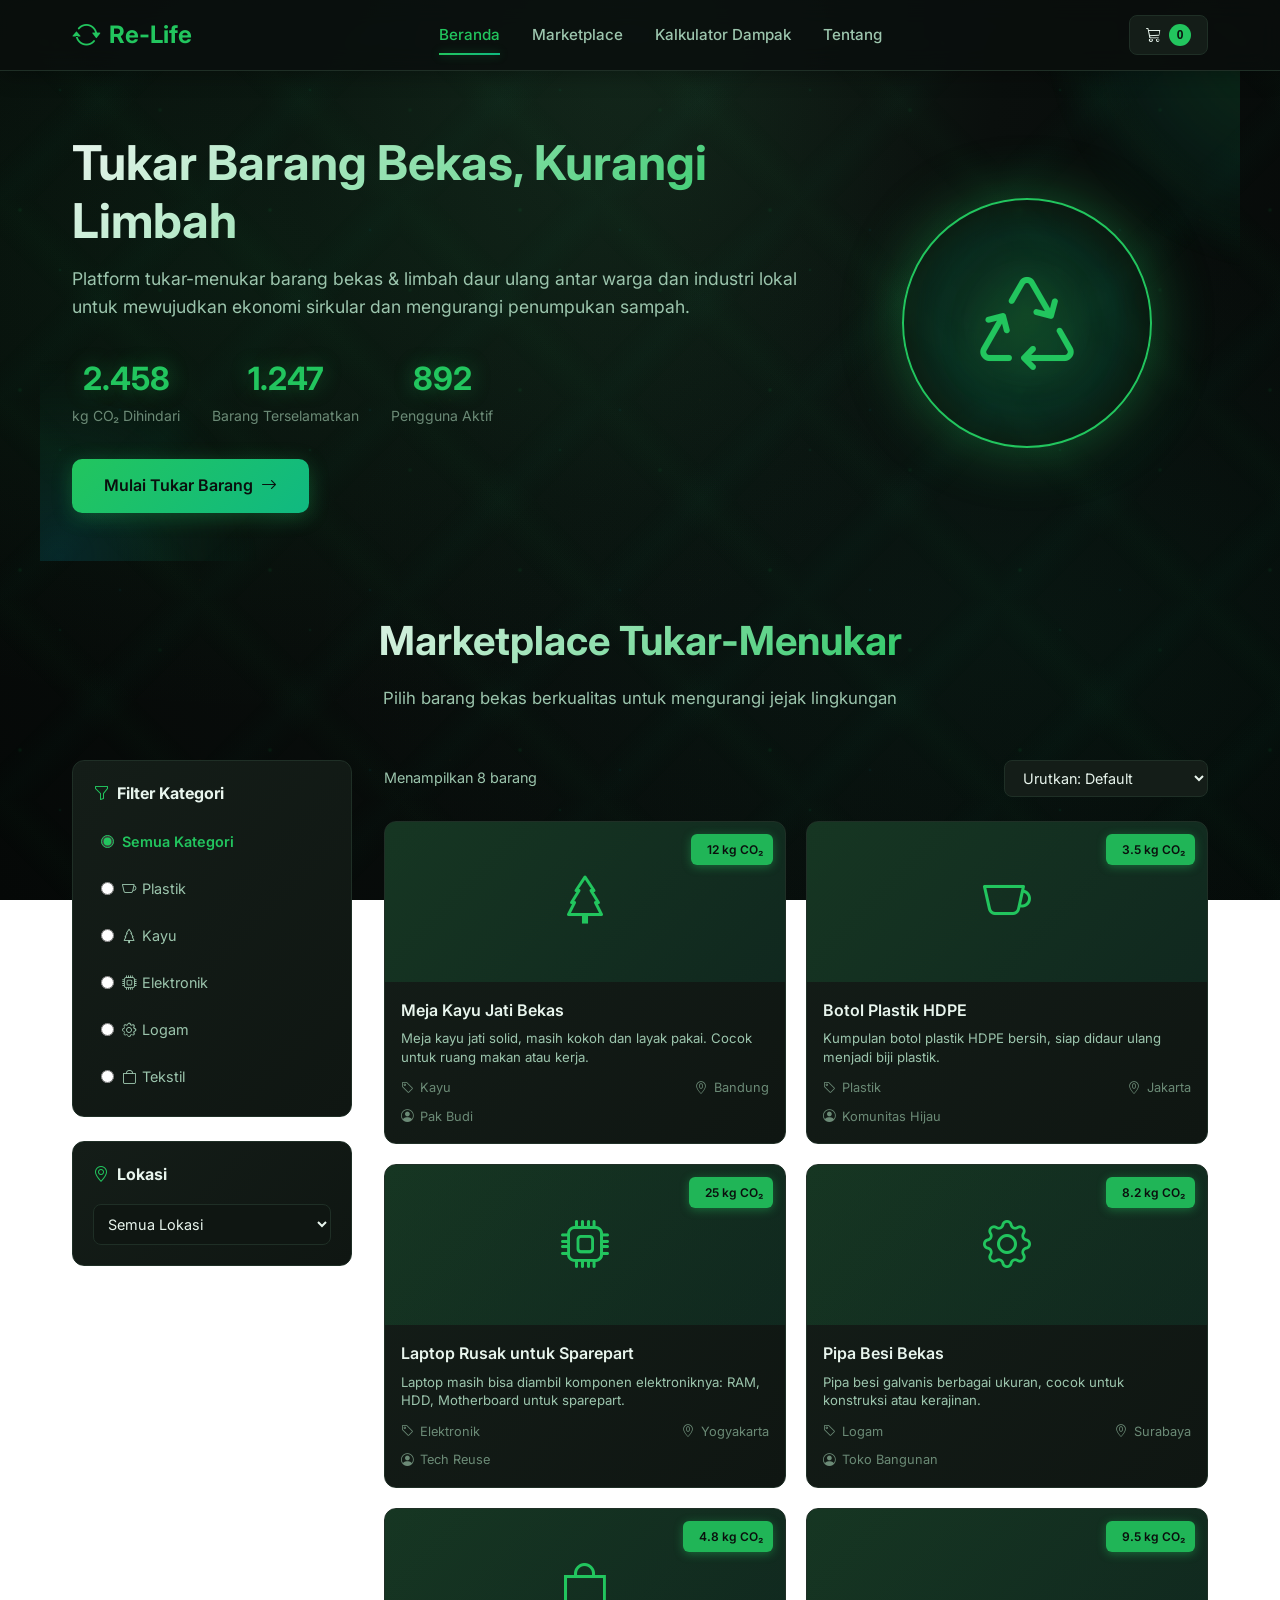
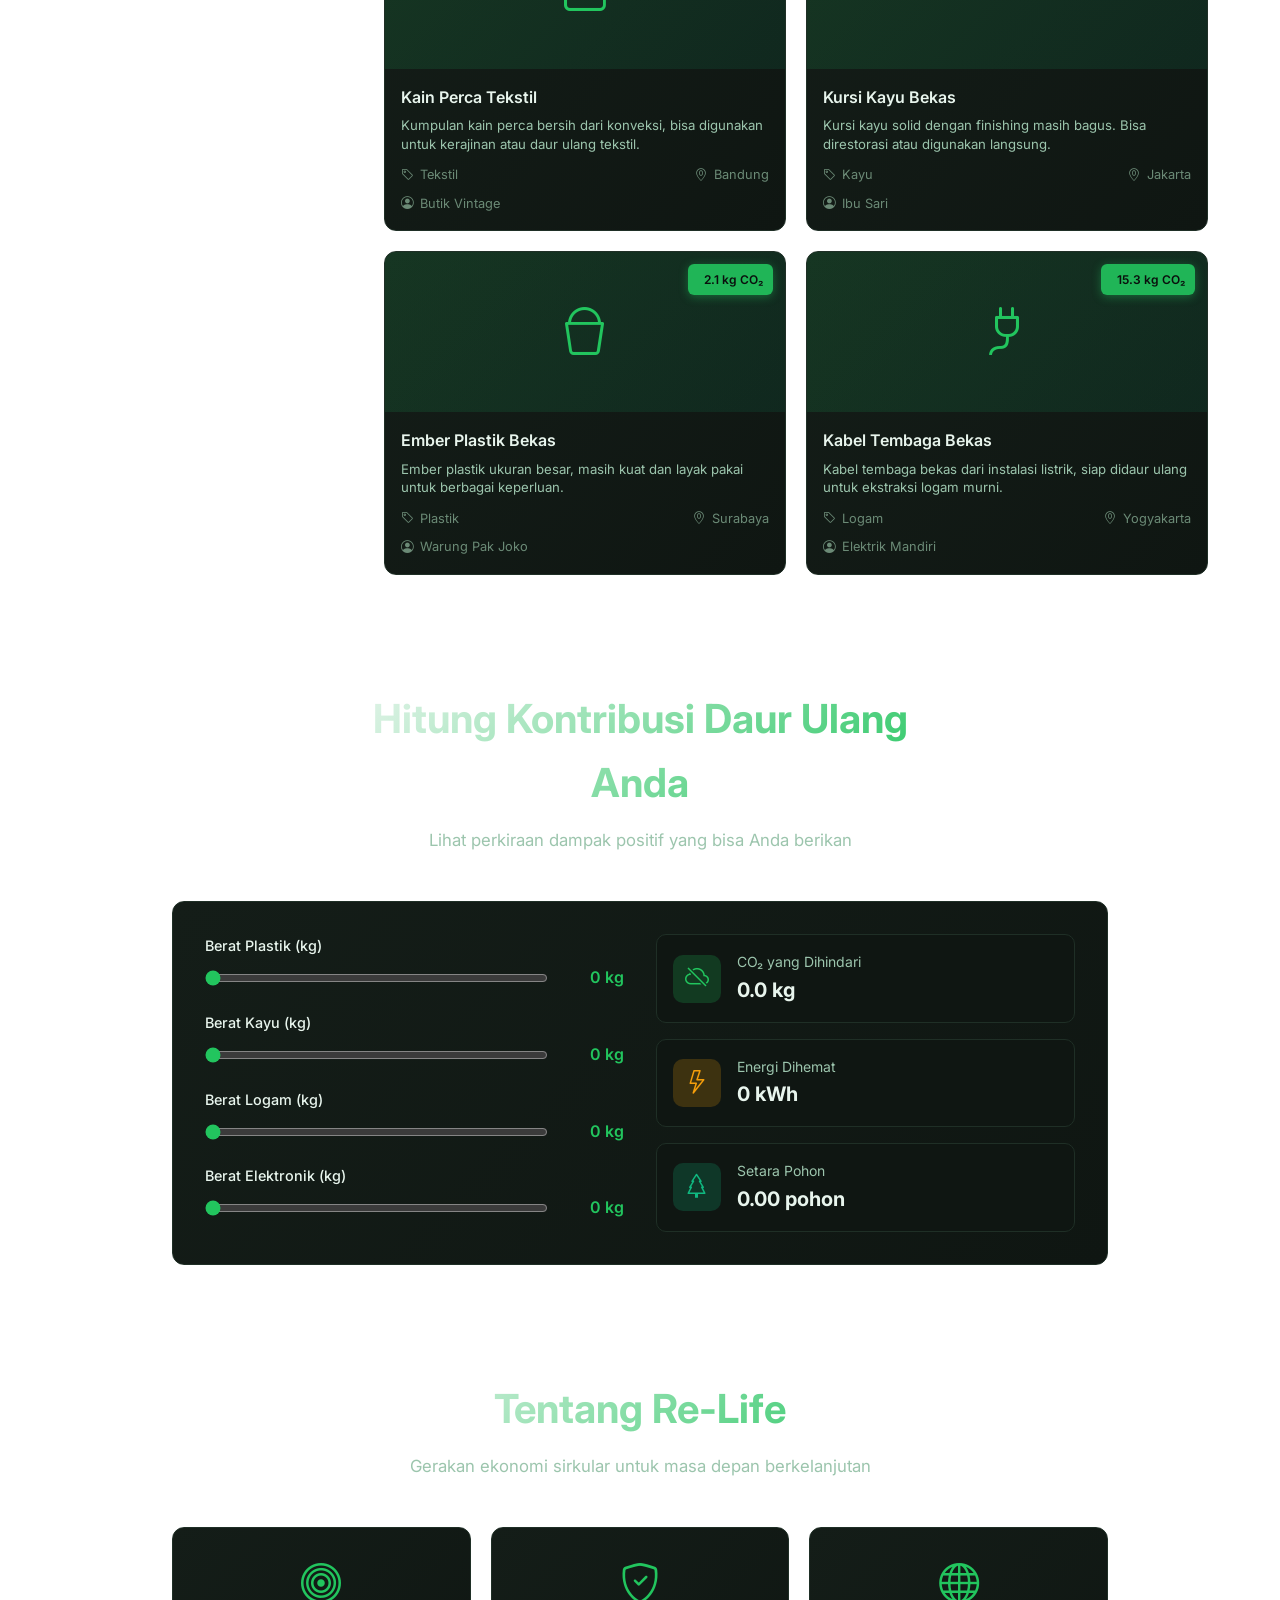
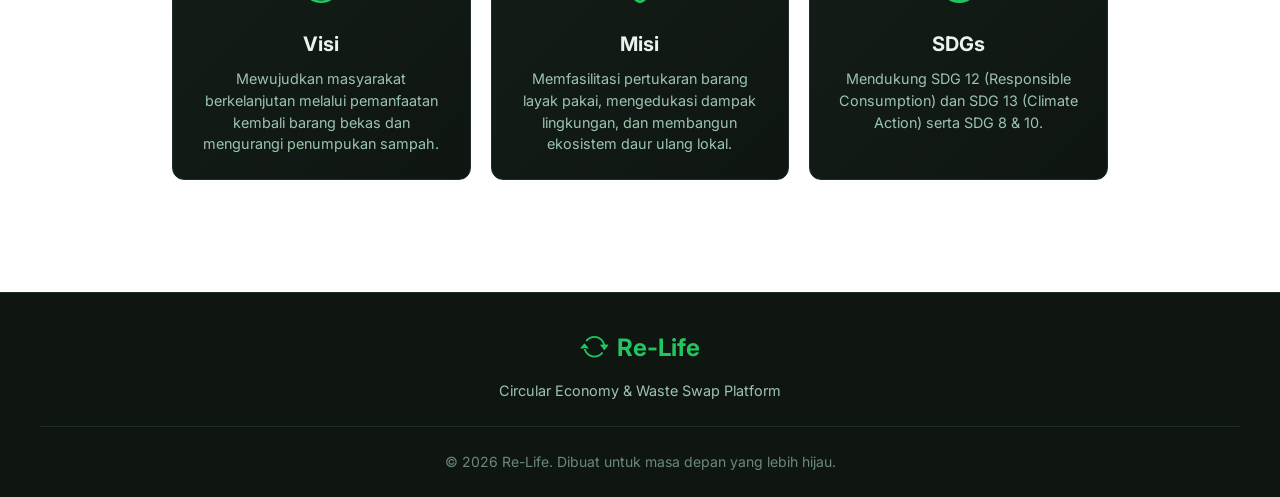
==== index.html @ 03395c45 "Add Re-Life circular economy platform" ====
<!DOCTYPE html>
<html lang="id">
<head>
    <meta charset="UTF-8">
    <meta name="viewport" content="width=device-width, initial-scale=1.0">
    <title>Re-Life - Circular Economy & Waste Swap Platform</title>
    <link rel="preconnect" href="https://fonts.googleapis.com">
    <link rel="preconnect" href="https://fonts.gstatic.com" crossorigin>
    <link href="https://fonts.googleapis.com/css2?family=Inter:wght@400;500;600;700&display=swap" rel="stylesheet">
    <link rel="stylesheet" href="https://cdn.jsdelivr.net/npm/bootstrap-icons@1.11.3/font/bootstrap-icons.min.css">
    <link rel="stylesheet" href="css/style.css">
</head>
<body>
    <header class="header">
        <div class="header-container">
            <div class="logo">
                <i class="bi bi-arrow-repeat"></i>
                <span>Re-Life</span>
            </div>
            <nav class="nav">
                <a href="#home" class="nav-link active">Beranda</a>
                <a href="#marketplace" class="nav-link">Marketplace</a>
                <a href="#calculator" class="nav-link">Kalkulator Dampak</a>
                <a href="#about" class="nav-link">Tentang</a>
            </nav>
            <button class="cart-btn" id="cartBtn">
                <i class="bi bi-cart3"></i>
                <span class="cart-count" id="cartCount">0</span>
            </button>
        </div>
    </header>

    <main>
        <section id="home" class="hero">
            <div class="hero-container">
                <div class="hero-content">
                    <h1>Tukar Barang Bekas, Kurangi Limbah</h1>
                    <p>Platform tukar-menukar barang bekas & limbah daur ulang antar warga dan industri lokal untuk mewujudkan ekonomi sirkular dan mengurangi penumpukan sampah.</p>
                    <div class="hero-stats">
                        <div class="hero-stat">
                            <div class="hero-stat-value" id="heroCo2">0</div>
                            <div class="hero-stat-label">kg CO₂ Dihindari</div>
                        </div>
                        <div class="hero-stat">
                            <div class="hero-stat-value" id="heroItems">0</div>
                            <div class="hero-stat-label">Barang Terselamatkan</div>
                        </div>
                        <div class="hero-stat">
                            <div class="hero-stat-value" id="heroUsers">0</div>
                            <div class="hero-stat-label">Pengguna Aktif</div>
                        </div>
                    </div>
                    <a href="#marketplace" class="cta-btn">Mulai Tukar Barang <i class="bi bi-arrow-right"></i></a>
                </div>
                <div class="hero-visual">
                    <div class="eco-circle">
                        <i class="bi bi-recycle"></i>
                    </div>
                </div>
            </div>
        </section>

        <section id="marketplace" class="marketplace">
            <div class="section-header">
                <h2>Marketplace Tukar-Menukar</h2>
                <p>Pilih barang bekas berkualitas untuk mengurangi jejak lingkungan</p>
            </div>

            <div class="marketplace-layout">
                <aside class="sidebar">
                    <div class="filter-section">
                        <h3><i class="bi bi-funnel"></i> Filter Kategori</h3>
                        <div class="filter-group">
                            <label class="filter-option">
                                <input type="radio" name="category" value="all" checked>
                                <span>Semua Kategori</span>
                            </label>
                            <label class="filter-option">
                                <input type="radio" name="category" value="plastik">
                                <span><i class="bi bi-cup"></i> Plastik</span>
                            </label>
                            <label class="filter-option">
                                <input type="radio" name="category" value="kayu">
                                <span><i class="bi bi-tree"></i> Kayu</span>
                            </label>
                            <label class="filter-option">
                                <input type="radio" name="category" value="elektronik">
                                <span><i class="bi bi-cpu"></i> Elektronik</span>
                            </label>
                            <label class="filter-option">
                                <input type="radio" name="category" value="logam">
                                <span><i class="bi bi-gear"></i> Logam</span>
                            </label>
                            <label class="filter-option">
                                <input type="radio" name="category" value="tekstil">
                                <span><i class="bi bi-bag"></i> Tekstil</span>
                            </label>
                        </div>
                    </div>

                    <div class="filter-section">
                        <h3><i class="bi bi-geo-alt"></i> Lokasi</h3>
                        <select class="location-select" id="locationFilter">
                            <option value="all">Semua Lokasi</option>
                            <option value="jakarta">Jakarta</option>
                            <option value="bandung">Bandung</option>
                            <option value="surabaya">Surabaya</option>
                            <option value="yogyakarta">Yogyakarta</option>
                        </select>
                    </div>
                </aside>

                <div class="products-area">
                    <div class="products-header">
                        <div class="products-count" id="productsCount">Menampilkan 0 barang</div>
                        <select class="sort-select" id="sortSelect">
                            <option value="default">Urutkan: Default</option>
                            <option value="co2-high">Dampak CO₂ Tertinggi</option>
                            <option value="co2-low">Dampak CO₂ Terendah</option>
                        </select>
                    </div>
                    <div class="products-grid" id="productsGrid"></div>
                </div>
            </div>
        </section>

        <section id="calculator" class="calculator">
            <div class="section-header">
                <h2>Hitung Kontribusi Daur Ulang Anda</h2>
                <p>Lihat perkiraan dampak positif yang bisa Anda berikan</p>
            </div>
            <div class="calculator-container">
                <div class="calculator-inputs">
                    <div class="calc-group">
                        <label for="plasticSlider">Berat Plastik (kg)</label>
                        <div class="slider-wrapper">
                            <input type="range" id="plasticSlider" min="0" max="50" value="0" step="1">
                            <div class="slider-value"><span id="plasticValue">0</span> kg</div>
                        </div>
                    </div>
                    <div class="calc-group">
                        <label for="woodSlider">Berat Kayu (kg)</label>
                        <div class="slider-wrapper">
                            <input type="range" id="woodSlider" min="0" max="50" value="0" step="1">
                            <div class="slider-value"><span id="woodValue">0</span> kg</div>
                        </div>
                    </div>
                    <div class="calc-group">
                        <label for="metalSlider">Berat Logam (kg)</label>
                        <div class="slider-wrapper">
                            <input type="range" id="metalSlider" min="0" max="50" value="0" step="1">
                            <div class="slider-value"><span id="metalValue">0</span> kg</div>
                        </div>
                    </div>
                    <div class="calc-group">
                        <label for="electronicSlider">Berat Elektronik (kg)</label>
                        <div class="slider-wrapper">
                            <input type="range" id="electronicSlider" min="0" max="30" value="0" step="1">
                            <div class="slider-value"><span id="electronicValue">0</span> kg</div>
                        </div>
                    </div>
                </div>
                <div class="calculator-results">
                    <div class="result-card">
                        <div class="result-icon co2">
                            <i class="bi bi-cloud-slash"></i>
                        </div>
                        <div class="result-info">
                            <div class="result-label">CO₂ yang Dihindari</div>
                            <div class="result-value" id="co2Result">0 kg</div>
                        </div>
                    </div>
                    <div class="result-card">
                        <div class="result-icon energy">
                            <i class="bi bi-lightning"></i>
                        </div>
                        <div class="result-info">
                            <div class="result-label">Energi Dihemat</div>
                            <div class="result-value" id="energyResult">0 kWh</div>
                        </div>
                    </div>
                    <div class="result-card">
                        <div class="result-icon tree">
                            <i class="bi bi-tree"></i>
                        </div>
                        <div class="result-info">
                            <div class="result-label">Setara Pohon</div>
                            <div class="result-value" id="treeResult">0 pohon</div>
                        </div>
                    </div>
                </div>
            </div>
        </section>

        <section id="about" class="about">
            <div class="section-header">
                <h2>Tentang Re-Life</h2>
                <p>Gerakan ekonomi sirkular untuk masa depan berkelanjutan</p>
            </div>
            <div class="about-content">
                <div class="about-card">
                    <i class="bi bi-bullseye"></i>
                    <h3>Visi</h3>
                    <p>Mewujudkan masyarakat berkelanjutan melalui pemanfaatan kembali barang bekas dan mengurangi penumpukan sampah.</p>
                </div>
                <div class="about-card">
                    <i class="bi bi-shield-check"></i>
                    <h3>Misi</h3>
                    <p>Memfasilitasi pertukaran barang layak pakai, mengedukasi dampak lingkungan, dan membangun ekosistem daur ulang lokal.</p>
                </div>
                <div class="about-card">
                    <i class="bi bi-globe"></i>
                    <h3>SDGs</h3>
                    <p>Mendukung SDG 12 (Responsible Consumption) dan SDG 13 (Climate Action) serta SDG 8 & 10.</p>
                </div>
            </div>
        </section>
    </main>

    <footer class="footer">
        <div class="footer-container">
            <div class="footer-brand">
                <div class="logo">
                    <i class="bi bi-arrow-repeat"></i>
                    <span>Re-Life</span>
                </div>
                <p>Circular Economy & Waste Swap Platform</p>
            </div>
            <div class="footer-bottom">
                <p>&copy; 2026 Re-Life. Dibuat untuk masa depan yang lebih hijau.</p>
            </div>
        </div>
    </footer>

    <div class="modal" id="productModal">
        <div class="modal-content">
            <div class="modal-header">
                <h3 id="modalTitle">Detail Barang</h3>
                <button class="modal-close" id="modalClose"><i class="bi bi-x-lg"></i></button>
            </div>
            <div class="modal-body">
                <div class="modal-image">
                    <i class="bi bi-box-seam" id="modalIcon"></i>
                </div>
                <div class="modal-info">
                    <p class="modal-desc" id="modalDesc"></p>
                    <div class="modal-meta">
                        <div class="meta-item">
                            <i class="bi bi-tag"></i>
                            <span id="modalCategory"></span>
                        </div>
                        <div class="meta-item">
                            <i class="bi bi-geo-alt"></i>
                            <span id="modalLocation"></span>
                        </div>
                        <div class="meta-item">
                            <i class="bi bi-person"></i>
                            <span id="modalOwner"></span>
                        </div>
                    </div>
                    <div class="eco-impact-detail">
                        <h4><i class="bi bi-leaf"></i> Dampak Lingkungan</h4>
                        <div class="impact-row">
                            <span>CO₂ yang dihemat:</span>
                            <strong id="modalCo2">0 kg</strong>
                        </div>
                        <div class="impact-row">
                            <span>Energi yang dihemat:</span>
                            <strong id="modalEnergy">0 kWh</strong>
                        </div>
                        <div class="impact-row">
                            <span>Air yang dihemat:</span>
                            <strong id="modalWater">0 L</strong>
                        </div>
                    </div>
                </div>
            </div>
            <div class="modal-footer">
                <button class="btn-secondary" id="modalCancel">Batal</button>
                <button class="btn-primary" id="modalCheckout">Lanjut ke Checkout Simulasi <i class="bi bi-arrow-right"></i></button>
            </div>
        </div>
    </div>

    <div class="modal" id="checkoutModal">
        <div class="modal-content">
            <div class="modal-header">
                <h3>Checkout Simulasi</h3>
                <button class="modal-close" id="checkoutClose"><i class="bi bi-x-lg"></i></button>
            </div>
            <div class="modal-body">
                <div class="checkout-summary">
                    <h4>Ringkasan Permintaan</h4>
                    <div class="checkout-item">
                        <span id="checkoutItemName"></span>
                        <span class="checkout-impact">Hemat <strong id="checkoutItemCo2"></strong> CO₂</span>
                    </div>
                </div>
                <div class="checkout-form">
                    <div class="form-group">
                        <label for="checkoutName">Nama Lengkap</label>
                        <input type="text" id="checkoutName" placeholder="Masukkan nama lengkap">
                    </div>
                    <div class="form-group">
                        <label for="checkoutPhone">Nomor Telepon</label>
                        <input type="tel" id="checkoutPhone" placeholder="08xx xxxx xxxx">
                    </div>
                    <div class="form-group">
                        <label for="checkoutMessage">Pesan untuk Pemilik</label>
                        <textarea id="checkoutMessage" rows="3" placeholder="Tulis pesan untuk mengatur waktu pengambilan..."></textarea>
                    </div>
                </div>
                <div class="checkout-note">
                    <i class="bi bi-info-circle"></i>
                    <span>Ini adalah checkout simulasi tanpa payment gateway. Hanya untuk demonstrasi prototipe.</span>
                </div>
            </div>
            <div class="modal-footer">
                <button class="btn-secondary" id="checkoutBack">Kembali</button>
                <button class="btn-primary" id="checkoutSubmit">Kirim Permintaan Tukar <i class="bi bi-check-lg"></i></button>
            </div>
        </div>
    </div>

    <div class="toast" id="toast">
        <i class="bi bi-check-circle-fill"></i>
        <span id="toastMessage">Permintaan berhasil dikirim!</span>
    </div>

    <script src="js/app.js"></script>
</body>
</html>
---- css/style.css ----
/* Re-Life - Circular Economy & Waste Swap Platform */
* {
    margin: 0;
    padding: 0;
    box-sizing: border-box;
}

:root {
    --bg-primary: #0a0f0d;
    --bg-secondary: #0f1612;
    --bg-card: #141d18;
    --bg-hover: #1a251f;
    --border-color: #1f2f26;
    --text-primary: #e8f5ed;
    --text-secondary: #9cc5ad;
    --text-muted: #6b8a76;
    --accent-green: #22c55e;
    --accent-emerald: #10b981;
    --accent-blue: #3b82f6;
    --accent-orange: #f59e0b;
    --accent-cyan: #06b6d4;
    --glow-green: rgba(34, 197, 94, 0.4);
    --glow-emerald: rgba(16, 185, 129, 0.4);
}

html {
    scroll-behavior: smooth;
    scroll-padding-top: 80px;
}

body {
    font-family: 'Inter', -apple-system, BlinkMacSystemFont, 'Segoe UI', Roboto, Oxygen, Ubuntu, Cantarell, sans-serif;
    background: 
        radial-gradient(ellipse at 20% 30%, rgba(34, 197, 94, 0.08) 0%, transparent 50%),
        radial-gradient(ellipse at 80% 70%, rgba(16, 185, 129, 0.06) 0%, transparent 50%),
        radial-gradient(ellipse at top, #13241a 0%, #0a0f0d 40%, #050807 100%);
    background-attachment: fixed;
    color: var(--text-primary);
    line-height: 1.6;
    min-height: 100vh;
    position: relative;
    overflow-x: hidden;
}

body::before {
    content: '';
    position: fixed;
    top: 0;
    left: 0;
    width: 100%;
    height: 100%;
    background-image: 
        radial-gradient(3px 3px at 20px 30px, rgba(34, 197, 94, 0.4), rgba(0,0,0,0)),
        radial-gradient(2px 2px at 60px 90px, rgba(16, 185, 129, 0.4), rgba(0,0,0,0)),
        radial-gradient(2px 2px at 120px 50px, rgba(6, 182, 212, 0.3), rgba(0,0,0,0)),
        radial-gradient(3px 3px at 160px 110px, rgba(34, 197, 94, 0.3), rgba(0,0,0,0)),
        radial-gradient(1px 1px at 200px 40px, rgba(245, 158, 11, 0.3), rgba(0,0,0,0));
    background-repeat: repeat;
    background-size: 250px 180px;
    opacity: 0.25;
    pointer-events: none;
    z-index: 0;
    animation: floatParticles 35s linear infinite;
}

body::after {
    content: '';
    position: fixed;
    top: 0;
    left: 0;
    width: 100%;
    height: 100%;
    background: 
        linear-gradient(45deg, transparent 40%, rgba(34, 197, 94, 0.02) 50%, transparent 60%),
        linear-gradient(-45deg, transparent 40%, rgba(16, 185, 129, 0.02) 50%, transparent 60%);
    background-size: 200px 200px;
    pointer-events: none;
    z-index: 0;
    animation: gridMove 40s linear infinite;
}

@keyframes gridMove {
    0% { background-position: 0 0, 0 0; }
    100% { background-position: 200px 200px, -200px 200px; }
}

@keyframes floatParticles {
    0% { transform: translateY(0px) translateX(0px); }
    25% { transform: translateY(-30px) translateX(20px); }
    50% { transform: translateY(-15px) translateX(-15px); }
    75% { transform: translateY(-40px) translateX(10px); }
    100% { transform: translateY(0px) translateX(0px); }
}

/* Header */
.header {
    position: fixed;
    top: 0;
    left: 0;
    right: 0;
    background: rgba(10, 15, 13, 0.85);
    backdrop-filter: blur(12px);
    border-bottom: 1px solid var(--border-color);
    z-index: 100;
    box-shadow: 0 4px 20px rgba(0, 0, 0, 0.3);
}

.header-container {
    max-width: 1200px;
    margin: 0 auto;
    padding: 0 2rem;
    display: flex;
    align-items: center;
    justify-content: space-between;
    height: 70px;
}

.logo {
    display: flex;
    align-items: center;
    gap: 0.5rem;
    font-size: 1.5rem;
    font-weight: 700;
    color: var(--accent-green);
}

.logo i {
    font-size: 1.8rem;
    animation: rotate 8s linear infinite;
}

@keyframes rotate {
    from { transform: rotate(0deg); }
    to { transform: rotate(360deg); }
}

.nav {
    display: flex;
    gap: 2rem;
}

.nav-link {
    color: var(--text-secondary);
    text-decoration: none;
    font-weight: 500;
    font-size: 0.95rem;
    transition: all 0.3s ease;
    position: relative;
    padding: 0.5rem 0;
}

.nav-link:hover {
    color: var(--text-primary);
}

.nav-link.active {
    color: var(--accent-green);
}

.nav-link.active::after {
    content: '';
    position: absolute;
    bottom: 0;
    left: 0;
    width: 100%;
    height: 2px;
    background: linear-gradient(90deg, var(--accent-green), var(--accent-emerald));
    box-shadow: 0 0 10px var(--glow-green);
}

.cart-btn {
    background: var(--bg-card);
    border: 1px solid var(--border-color);
    color: var(--text-primary);
    padding: 0.5rem 1rem;
    border-radius: 8px;
    cursor: pointer;
    display: flex;
    align-items: center;
    gap: 0.5rem;
    font-size: 0.95rem;
    transition: all 0.3s ease;
    position: relative;
}

.cart-btn:hover {
    background: var(--bg-hover);
    border-color: var(--accent-green);
    box-shadow: 0 0 15px rgba(34, 197, 94, 0.2);
}

.cart-count {
    background: var(--accent-green);
    color: var(--bg-primary);
    border-radius: 50%;
    width: 22px;
    height: 22px;
    display: flex;
    align-items: center;
    justify-content: center;
    font-size: 0.75rem;
    font-weight: 700;
}

/* Main */
main {
    position: relative;
    z-index: 1;
    padding-top: 70px;
}

/* Hero */
.hero {
    padding: 4rem 2rem 3rem;
    max-width: 1200px;
    margin: 0 auto;
    position: relative;
    overflow: hidden;
}

.hero::before {
    content: '';
    position: absolute;
    top: -60%;
    right: -25%;
    width: 500px;
    height: 500px;
    background: radial-gradient(circle, rgba(34, 197, 94, 0.18) 0%, rgba(16, 185, 129, 0.1) 40%, transparent 70%);
    pointer-events: none;
    animation: parallaxFloat1 12s ease-in-out infinite;
    filter: blur(1px);
}

.hero::after {
    content: '';
    position: absolute;
    bottom: -40%;
    left: -15%;
    width: 400px;
    height: 400px;
    background: radial-gradient(circle, rgba(6, 182, 212, 0.15) 0%, rgba(16, 185, 129, 0.08) 40%, transparent 70%);
    pointer-events: none;
    animation: parallaxFloat2 15s ease-in-out infinite;
    filter: blur(1px);
}

@keyframes parallaxFloat1 {
    0%, 100% { transform: translate(0, 0) scale(1) rotate(0deg); }
    25% { transform: translate(40px, -60px) scale(1.15) rotate(5deg); }
    50% { transform: translate(-30px, -30px) scale(0.9) rotate(-3deg); }
    75% { transform: translate(20px, 40px) scale(1.05) rotate(8deg); }
}

@keyframes parallaxFloat2 {
    0%, 100% { transform: translate(0, 0) scale(1) rotate(0deg); }
    33% { transform: translate(-40px, -50px) scale(1.12) rotate(-6deg); }
    66% { transform: translate(30px, -20px) scale(0.95) rotate(4deg); }
}

.hero-container {
    display: grid;
    grid-template-columns: 2fr 1fr;
    gap: 3rem;
    align-items: center;
    position: relative;
    z-index: 1;
}

.hero-content h1 {
    font-size: 3rem;
    font-weight: 700;
    line-height: 1.2;
    margin-bottom: 1rem;
    background: linear-gradient(135deg, var(--text-primary) 0%, var(--accent-green) 100%);
    -webkit-background-clip: text;
    -webkit-text-fill-color: transparent;
    background-clip: text;
}

.hero-content p {
    font-size: 1.1rem;
    color: var(--text-secondary);
    margin-bottom: 2rem;
}

.hero-stats {
    display: flex;
    gap: 2rem;
    margin-bottom: 2rem;
}

.hero-stat {
    text-align: center;
}

.hero-stat-value {
    font-size: 2rem;
    font-weight: 700;
    color: var(--accent-green);
    text-shadow: 0 0 20px var(--glow-green);
}

.hero-stat-label {
    font-size: 0.875rem;
    color: var(--text-muted);
}

.cta-btn {
    display: inline-flex;
    align-items: center;
    gap: 0.5rem;
    background: linear-gradient(135deg, var(--accent-green) 0%, var(--accent-emerald) 100%);
    color: var(--bg-primary);
    text-decoration: none;
    padding: 0.875rem 2rem;
    border-radius: 10px;
    font-weight: 600;
    font-size: 1rem;
    transition: all 0.3s ease;
    box-shadow: 0 4px 20px rgba(34, 197, 94, 0.3);
}

.cta-btn:hover {
    transform: translateY(-2px);
    box-shadow: 0 6px 30px rgba(34, 197, 94, 0.4);
}

.hero-visual {
    display: flex;
    justify-content: center;
    align-items: center;
}

.eco-circle {
    width: 250px;
    height: 250px;
    border-radius: 50%;
    background: radial-gradient(circle, rgba(34, 197, 94, 0.25) 0%, rgba(16, 185, 129, 0.15) 50%, transparent 70%);
    border: 2px solid var(--accent-green);
    display: flex;
    align-items: center;
    justify-content: center;
    position: relative;
    box-shadow: 0 0 60px var(--glow-green), inset 0 0 60px rgba(34, 197, 94, 0.15);
    animation: pulse 4s ease-in-out infinite;
    transition: transform 0.05s ease-out;
    backdrop-filter: blur(2px);
}

@keyframes pulse {
    0%, 100% { transform: scale(1); }
    50% { transform: scale(1.05); }
}

.eco-circle i {
    font-size: 6rem;
    color: var(--accent-green);
    filter: drop-shadow(0 0 20px var(--glow-green));
}

/* Section Headers */
.section-header {
    text-align: center;
    margin-bottom: 3rem;
    max-width: 600px;
    margin-left: auto;
    margin-right: auto;
}

.section-header h2 {
    font-size: 2.5rem;
    font-weight: 700;
    margin-bottom: 0.75rem;
    background: linear-gradient(135deg, var(--text-primary) 0%, var(--accent-green) 100%);
    -webkit-background-clip: text;
    -webkit-text-fill-color: transparent;
    background-clip: text;
}

.section-header p {
    font-size: 1.05rem;
    color: var(--text-secondary);
}

/* Marketplace */
.marketplace {
    padding: 3rem 2rem 4rem;
    max-width: 1200px;
    margin: 0 auto;
}

.marketplace-layout {
    display: grid;
    grid-template-columns: 280px 1fr;
    gap: 2rem;
}

.sidebar {
    display: flex;
    flex-direction: column;
    gap: 1.5rem;
}

.filter-section {
    background: linear-gradient(135deg, var(--bg-card) 0%, var(--bg-secondary) 100%);
    border: 1px solid var(--border-color);
    border-radius: 12px;
    padding: 1.25rem;
}

.filter-section h3 {
    font-size: 1rem;
    margin-bottom: 1rem;
    display: flex;
    align-items: center;
    gap: 0.5rem;
    color: var(--text-primary);
}

.filter-section h3 i {
    color: var(--accent-green);
}

.filter-group {
    display: flex;
    flex-direction: column;
    gap: 0.5rem;
}

.filter-option {
    display: flex;
    align-items: center;
    gap: 0.5rem;
    cursor: pointer;
    padding: 0.5rem;
    border-radius: 8px;
    transition: all 0.2s ease;
    color: var(--text-secondary);
}

.filter-option:hover {
    background: var(--bg-hover);
    color: var(--text-primary);
}

.filter-option input[type="radio"] {
    accent-color: var(--accent-green);
    cursor: pointer;
}

.filter-option input[type="radio"]:checked + span {
    color: var(--accent-green);
    font-weight: 600;
}

.filter-option span {
    display: flex;
    align-items: center;
    gap: 0.4rem;
    font-size: 0.9rem;
}

.location-select {
    width: 100%;
    background: var(--bg-secondary);
    color: var(--text-primary);
    border: 1px solid var(--border-color);
    padding: 0.625rem;
    border-radius: 8px;
    font-family: 'Inter', sans-serif;
    font-size: 0.9rem;
    cursor: pointer;
}

.location-select:focus {
    outline: none;
    border-color: var(--accent-green);
}

.products-area {
    display: flex;
    flex-direction: column;
    gap: 1.5rem;
}

.products-header {
    display: flex;
    justify-content: space-between;
    align-items: center;
}

.products-count {
    color: var(--text-secondary);
    font-size: 0.9rem;
}

.sort-select {
    background: var(--bg-card);
    color: var(--text-primary);
    border: 1px solid var(--border-color);
    padding: 0.5rem 0.875rem;
    border-radius: 8px;
    font-family: 'Inter', sans-serif;
    font-size: 0.9rem;
    cursor: pointer;
}

.sort-select:focus {
    outline: none;
    border-color: var(--accent-green);
}

.products-grid {
    display: grid;
    grid-template-columns: repeat(auto-fill, minmax(280px, 1fr));
    gap: 1.25rem;
}

.product-card {
    background: linear-gradient(135deg, var(--bg-card) 0%, var(--bg-secondary) 100%);
    border: 1px solid var(--border-color);
    border-radius: 12px;
    overflow: hidden;
    transition: all 0.3s ease;
    cursor: pointer;
    position: relative;
}

.product-card:hover {
    transform: translateY(-4px);
    border-color: var(--accent-green);
    box-shadow: 0 8px 30px rgba(34, 197, 94, 0.2);
}

.product-image {
    height: 160px;
    background: linear-gradient(135deg, rgba(34, 197, 94, 0.15) 0%, rgba(16, 185, 129, 0.1) 100%);
    display: flex;
    align-items: center;
    justify-content: center;
    font-size: 3rem;
    color: var(--accent-green);
    position: relative;
}

.eco-badge {
    position: absolute;
    top: 0.75rem;
    right: 0.75rem;
    background: rgba(34, 197, 94, 0.9);
    color: var(--bg-primary);
    padding: 0.375rem 0.625rem;
    border-radius: 6px;
    font-size: 0.75rem;
    font-weight: 600;
    display: flex;
    align-items: center;
    gap: 0.375rem;
    box-shadow: 0 2px 10px rgba(34, 197, 94, 0.4);
}

.product-info {
    padding: 1rem;
}

.product-title {
    font-size: 1rem;
    font-weight: 600;
    margin-bottom: 0.375rem;
    color: var(--text-primary);
}

.product-desc {
    font-size: 0.825rem;
    color: var(--text-secondary);
    margin-bottom: 0.75rem;
    line-height: 1.4;
}

.product-meta {
    display: flex;
    justify-content: space-between;
    align-items: center;
    font-size: 0.8rem;
    color: var(--text-muted);
}

.product-category {
    display: flex;
    align-items: center;
    gap: 0.375rem;
}

.product-location {
    display: flex;
    align-items: center;
    gap: 0.375rem;
}

.product-owner {
    margin-top: 0.5rem;
    font-size: 0.8rem;
    color: var(--text-muted);
    display: flex;
    align-items: center;
    gap: 0.375rem;
}

/* Calculator */
.calculator {
    padding: 3rem 2rem 4rem;
    max-width: 1000px;
    margin: 0 auto;
}

.calculator-container {
    background: linear-gradient(135deg, var(--bg-card) 0%, var(--bg-secondary) 100%);
    border: 1px solid var(--border-color);
    border-radius: 12px;
    padding: 2rem;
    display: grid;
    grid-template-columns: 1fr 1fr;
    gap: 2rem;
}

.calculator-inputs {
    display: flex;
    flex-direction: column;
    gap: 1.25rem;
}

.calc-group label {
    display: block;
    margin-bottom: 0.5rem;
    color: var(--text-primary);
    font-weight: 500;
    font-size: 0.9rem;
}

.slider-wrapper {
    display: flex;
    align-items: center;
    gap: 1rem;
}

.slider-wrapper input[type="range"] {
    flex: 1;
    accent-color: var(--accent-green);
    cursor: pointer;
}

.slider-value {
    min-width: 60px;
    text-align: right;
    color: var(--accent-green);
    font-weight: 600;
}

.calculator-results {
    display: flex;
    flex-direction: column;
    gap: 1rem;
}

.result-card {
    display: flex;
    align-items: center;
    gap: 1rem;
    background: var(--bg-secondary);
    padding: 1rem;
    border-radius: 10px;
    border: 1px solid var(--border-color);
}

.result-icon {
    width: 48px;
    height: 48px;
    border-radius: 10px;
    display: flex;
    align-items: center;
    justify-content: center;
    font-size: 1.5rem;
}

.result-icon.co2 {
    background: rgba(34, 197, 94, 0.2);
    color: var(--accent-green);
}

.result-icon.energy {
    background: rgba(245, 158, 11, 0.2);
    color: var(--accent-orange);
}

.result-icon.tree {
    background: rgba(16, 185, 129, 0.2);
    color: var(--accent-emerald);
}

.result-label {
    color: var(--text-secondary);
    font-size: 0.875rem;
}

.result-value {
    color: var(--text-primary);
    font-size: 1.25rem;
    font-weight: 700;
}

/* About */
.about {
    padding: 3rem 2rem 4rem;
    max-width: 1000px;
    margin: 0 auto;
}

.about-content {
    display: grid;
    grid-template-columns: repeat(3, 1fr);
    gap: 1.25rem;
}

.about-card {
    background: linear-gradient(135deg, var(--bg-card) 0%, var(--bg-secondary) 100%);
    border: 1px solid var(--border-color);
    border-radius: 12px;
    padding: 1.5rem;
    text-align: center;
    transition: all 0.3s ease;
}

.about-card:hover {
    border-color: var(--accent-green);
    box-shadow: 0 4px 20px rgba(34, 197, 94, 0.15);
}

.about-card i {
    font-size: 2.5rem;
    color: var(--accent-green);
    margin-bottom: 0.75rem;
    display: block;
}

.about-card h3 {
    font-size: 1.25rem;
    margin-bottom: 0.5rem;
    color: var(--text-primary);
}

.about-card p {
    color: var(--text-secondary);
    font-size: 0.9rem;
    line-height: 1.5;
}

/* Footer */
.footer {
    background: var(--bg-secondary);
    border-top: 1px solid var(--border-color);
    padding: 2rem 2rem 1.5rem;
    margin-top: 3rem;
    position: relative;
    z-index: 1;
}

.footer-container {
    max-width: 1200px;
    margin: 0 auto;
    text-align: center;
}

.footer-brand {
    margin-bottom: 1.5rem;
}

.footer-brand .logo {
    justify-content: center;
    margin-bottom: 0.5rem;
}

.footer-brand p {
    color: var(--text-secondary);
    font-size: 0.9rem;
}

.footer-bottom {
    padding-top: 1.5rem;
    border-top: 1px solid var(--border-color);
    color: var(--text-muted);
    font-size: 0.875rem;
}

/* Modal */
.modal {
    display: none;
    position: fixed;
    top: 0;
    left: 0;
    width: 100%;
    height: 100%;
    background: rgba(0, 0, 0, 0.7);
    backdrop-filter: blur(4px);
    z-index: 1000;
    align-items: center;
    justify-content: center;
    animation: fadeIn 0.3s ease;
}

.modal.active {
    display: flex;
}

@keyframes fadeIn {
    from { opacity: 0; }
    to { opacity: 1; }
}

.modal-content {
    background: linear-gradient(135deg, var(--bg-card) 0%, var(--bg-secondary) 100%);
    border: 1px solid var(--border-color);
    border-radius: 12px;
    max-width: 500px;
    width: 90%;
    max-height: 90vh;
    overflow-y: auto;
    animation: slideUp 0.3s ease;
    box-shadow: 0 20px 60px rgba(0, 0, 0, 0.5);
}

@keyframes slideUp {
    from {
        transform: translateY(30px);
        opacity: 0;
    }
    to {
        transform: translateY(0);
        opacity: 1;
    }
}

.modal-header {
    display: flex;
    justify-content: space-between;
    align-items: center;
    padding: 1.25rem 1.5rem;
    border-bottom: 1px solid var(--border-color);
}

.modal-header h3 {
    font-size: 1.25rem;
    color: var(--text-primary);
}

.modal-close {
    background: transparent;
    border: none;
    color: var(--text-secondary);
    font-size: 1.25rem;
    cursor: pointer;
    padding: 0.25rem;
    transition: color 0.2s ease;
}

.modal-close:hover {
    color: var(--text-primary);
}

.modal-body {
    padding: 1.5rem;
    display: flex;
    flex-direction: column;
    gap: 1.25rem;
}

.modal-image {
    height: 150px;
    background: linear-gradient(135deg, rgba(34, 197, 94, 0.15) 0%, rgba(16, 185, 129, 0.1) 100%);
    border-radius: 10px;
    display: flex;
    align-items: center;
    justify-content: center;
    font-size: 4rem;
    color: var(--accent-green);
}

.modal-info {
    display: flex;
    flex-direction: column;
    gap: 1rem;
}

.modal-desc {
    color: var(--text-secondary);
    font-size: 0.9rem;
}

.modal-meta {
    display: flex;
    flex-direction: column;
    gap: 0.5rem;
}

.meta-item {
    display: flex;
    align-items: center;
    gap: 0.5rem;
    color: var(--text-secondary);
    font-size: 0.875rem;
}

.meta-item i {
    color: var(--accent-green);
}

.eco-impact-detail {
    background: var(--bg-secondary);
    padding: 1rem;
    border-radius: 10px;
    border: 1px solid var(--border-color);
}

.eco-impact-detail h4 {
    color: var(--text-primary);
    margin-bottom: 0.75rem;
    display: flex;
    align-items: center;
    gap: 0.5rem;
    font-size: 0.95rem;
}

.eco-impact-detail h4 i {
    color: var(--accent-green);
}

.impact-row {
    display: flex;
    justify-content: space-between;
    padding: 0.375rem 0;
    color: var(--text-secondary);
    font-size: 0.875rem;
}

.impact-row strong {
    color: var(--accent-green);
}

.modal-footer {
    display: flex;
    gap: 0.75rem;
    padding: 1rem 1.5rem;
    border-top: 1px solid var(--border-color);
}

.btn-secondary, .btn-primary {
    flex: 1;
    padding: 0.75rem 1rem;
    border-radius: 8px;
    border: none;
    font-family: 'Inter', sans-serif;
    font-size: 0.9rem;
    font-weight: 600;
    cursor: pointer;
    display: flex;
    align-items: center;
    justify-content: center;
    gap: 0.5rem;
    transition: all 0.3s ease;
}

.btn-secondary {
    background: var(--bg-secondary);
    color: var(--text-primary);
    border: 1px solid var(--border-color);
}

.btn-secondary:hover {
    background: var(--bg-hover);
}

.btn-primary {
    background: linear-gradient(135deg, var(--accent-green) 0%, var(--accent-emerald) 100%);
    color: var(--bg-primary);
}

.btn-primary:hover {
    box-shadow: 0 4px 15px rgba(34, 197, 94, 0.4);
}

/* Checkout */
.checkout-summary {
    background: var(--bg-secondary);
    padding: 1rem;
    border-radius: 10px;
    border: 1px solid var(--border-color);
}

.checkout-summary h4 {
    color: var(--text-primary);
    margin-bottom: 0.75rem;
    font-size: 0.95rem;
}

.checkout-item {
    display: flex;
    justify-content: space-between;
    align-items: center;
    color: var(--text-secondary);
    font-size: 0.875rem;
}

.checkout-impact {
    color: var(--text-secondary);
}

.checkout-impact strong {
    color: var(--accent-green);
}

.checkout-form {
    display: flex;
    flex-direction: column;
    gap: 1rem;
}

.form-group {
    display: flex;
    flex-direction: column;
    gap: 0.375rem;
}

.form-group label {
    color: var(--text-primary);
    font-size: 0.875rem;
    font-weight: 500;
}

.form-group input,
.form-group textarea {
    background: var(--bg-secondary);
    color: var(--text-primary);
    border: 1px solid var(--border-color);
    padding: 0.625rem 0.75rem;
    border-radius: 8px;
    font-family: 'Inter', sans-serif;
    font-size: 0.875rem;
    resize: vertical;
}

.form-group input:focus,
.form-group textarea:focus {
    outline: none;
    border-color: var(--accent-green);
}

.checkout-note {
    display: flex;
    align-items: flex-start;
    gap: 0.5rem;
    background: rgba(245, 158, 11, 0.1);
    border: 1px solid rgba(245, 158, 11, 0.3);
    padding: 0.75rem;
    border-radius: 8px;
    color: var(--accent-orange);
    font-size: 0.8rem;
}

/* Toast */
.toast {
    position: fixed;
    bottom: 2rem;
    left: 50%;
    transform: translateX(-50%) translateY(100px);
    background: linear-gradient(135deg, var(--accent-green) 0%, var(--accent-emerald) 100%);
    color: var(--bg-primary);
    padding: 0.875rem 1.5rem;
    border-radius: 10px;
    display: flex;
    align-items: center;
    gap: 0.5rem;
    font-weight: 600;
    box-shadow: 0 8px 30px rgba(34, 197, 94, 0.4);
    z-index: 1000;
    opacity: 0;
    transition: all 0.4s ease;
    pointer-events: none;
}

.toast.show {
    transform: translateX(-50%) translateY(0);
    opacity: 1;
}

/* Responsive */
@media (max-width: 968px) {
    .hero-container {
        grid-template-columns: 1fr;
        text-align: center;
    }
    
    .hero-stats {
        justify-content: center;
    }
    
    .marketplace-layout {
        grid-template-columns: 1fr;
    }
    
    .sidebar {
        flex-direction: row;
        flex-wrap: wrap;
    }
    
    .filter-section {
        flex: 1;
        min-width: 200px;
    }
    
    .calculator-container {
        grid-template-columns: 1fr;
    }
    
    .about-content {
        grid-template-columns: 1fr;
    }
}

@media (max-width: 640px) {
    .nav {
        display: none;
    }
    
    .hero-content h1 {
        font-size: 2.25rem;
    }
    
    .hero-stats {
        flex-direction: column;
        gap: 1rem;
    }
    
    .section-header h2 {
        font-size: 2rem;
    }
    
    .products-grid {
        grid-template-columns: 1fr;
    }
    
    .modal-footer {
        flex-direction: column;
    }
}
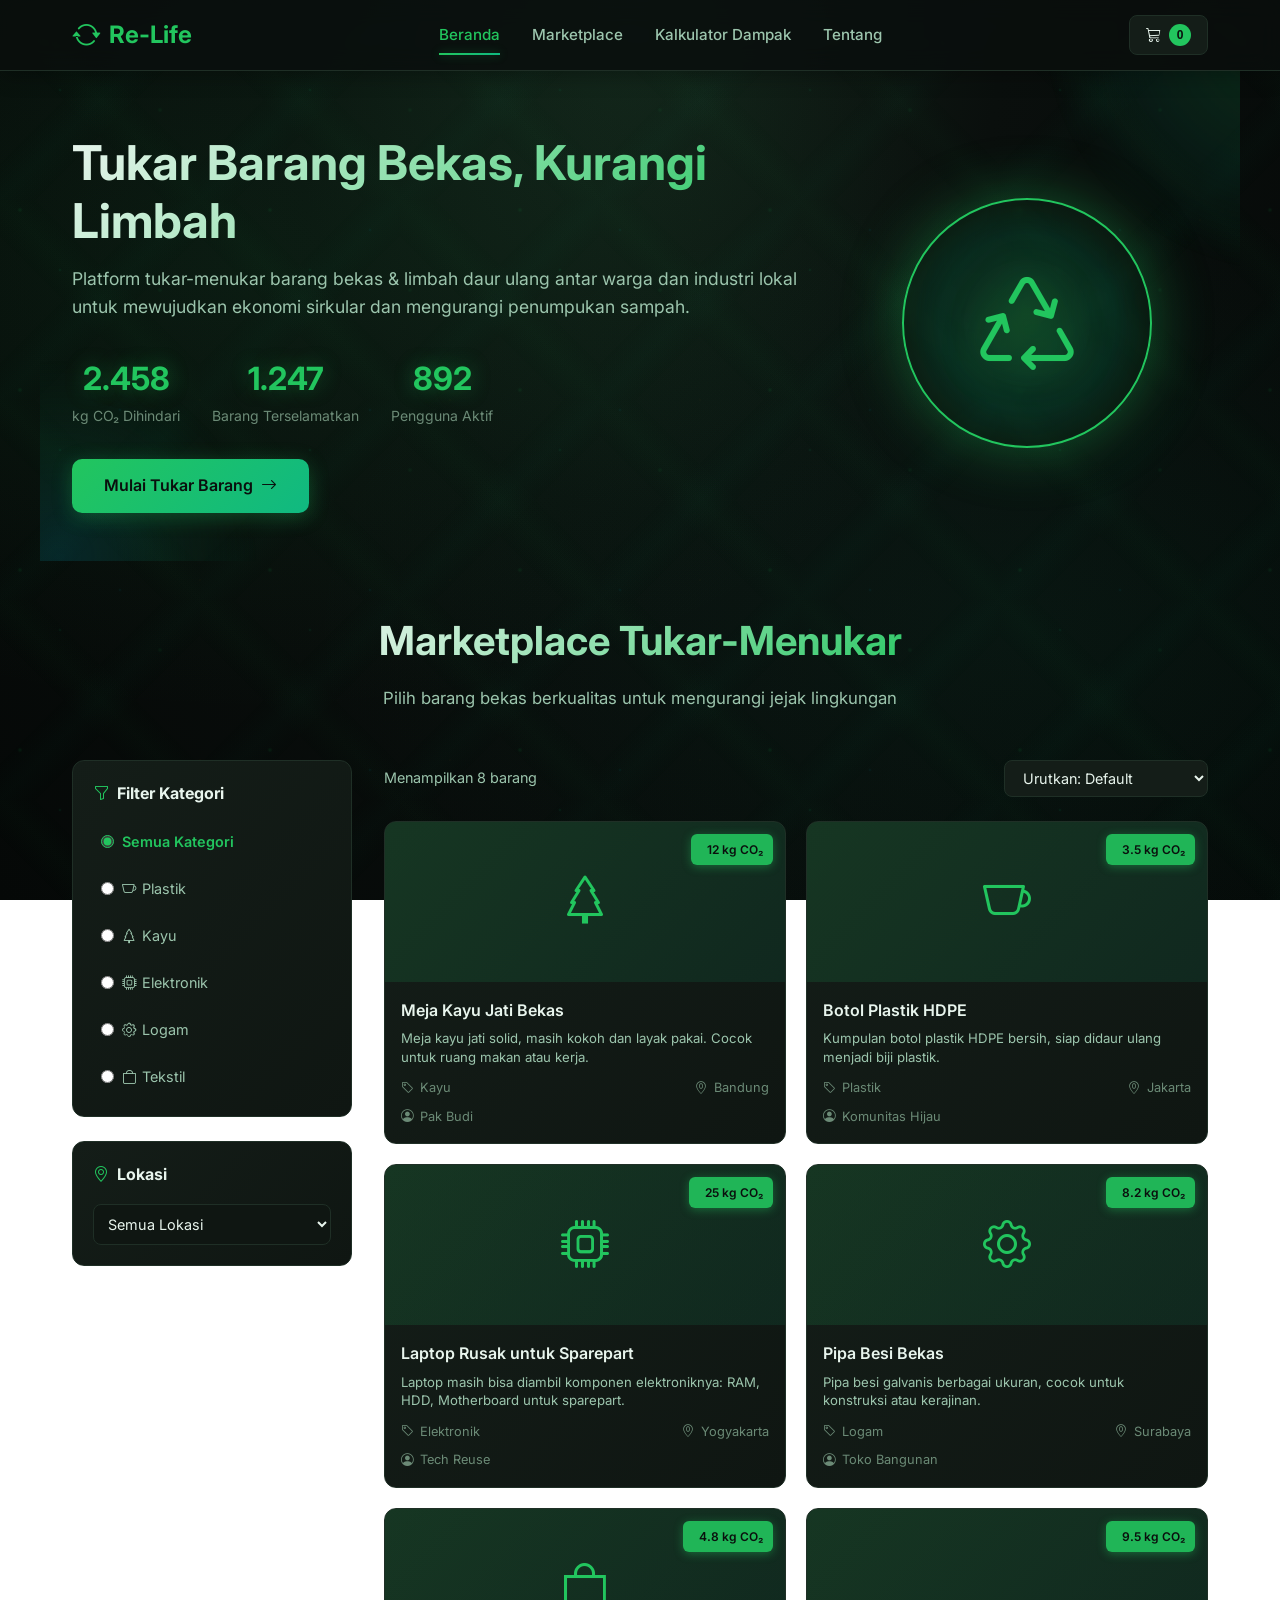
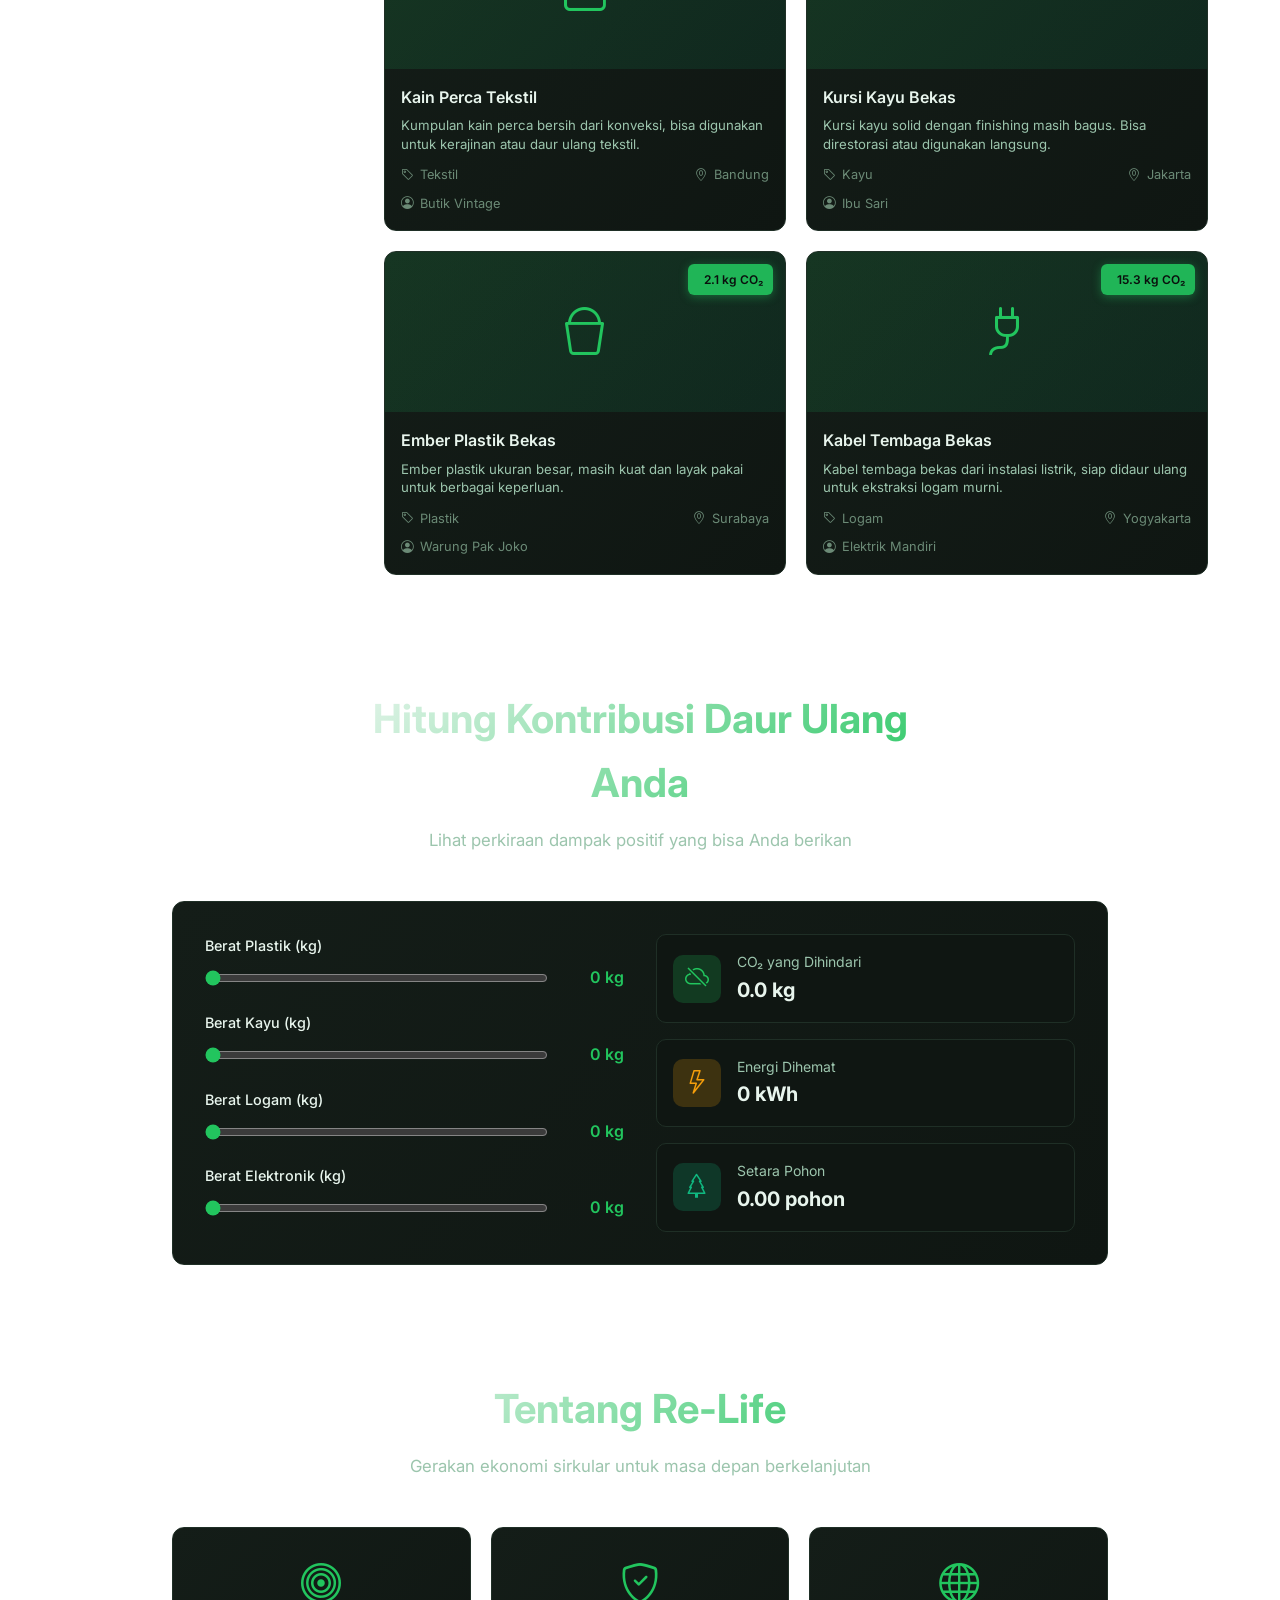
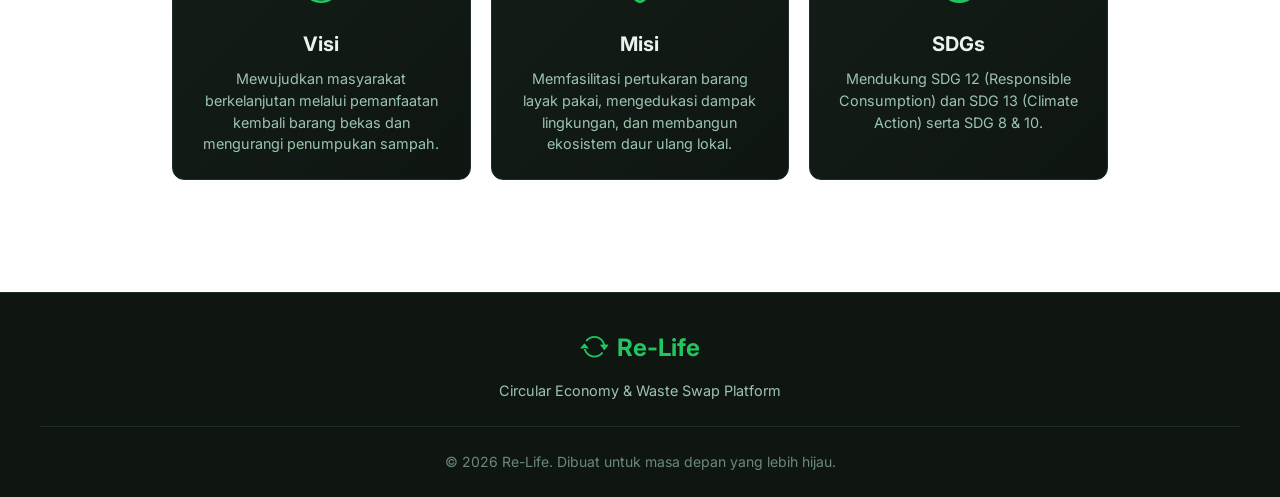
==== commit 1a1fa1b3: "Update favicon" ====
--- a/index.html
+++ b/index.html
@@ -4,6 +4,8 @@
     <meta charset="UTF-8">
     <meta name="viewport" content="width=device-width, initial-scale=1.0">
     <title>Re-Life - Circular Economy & Waste Swap Platform</title>
+    <link rel="icon" type="image/x-icon" href="assets/re-life.ico">
+    <link rel="shortcut icon" type="image/x-icon" href="assets/re-life.ico">
     <link rel="preconnect" href="https://fonts.googleapis.com">
     <link rel="preconnect" href="https://fonts.gstatic.com" crossorigin>
     <link href="https://fonts.googleapis.com/css2?family=Inter:wght@400;500;600;700&display=swap" rel="stylesheet">
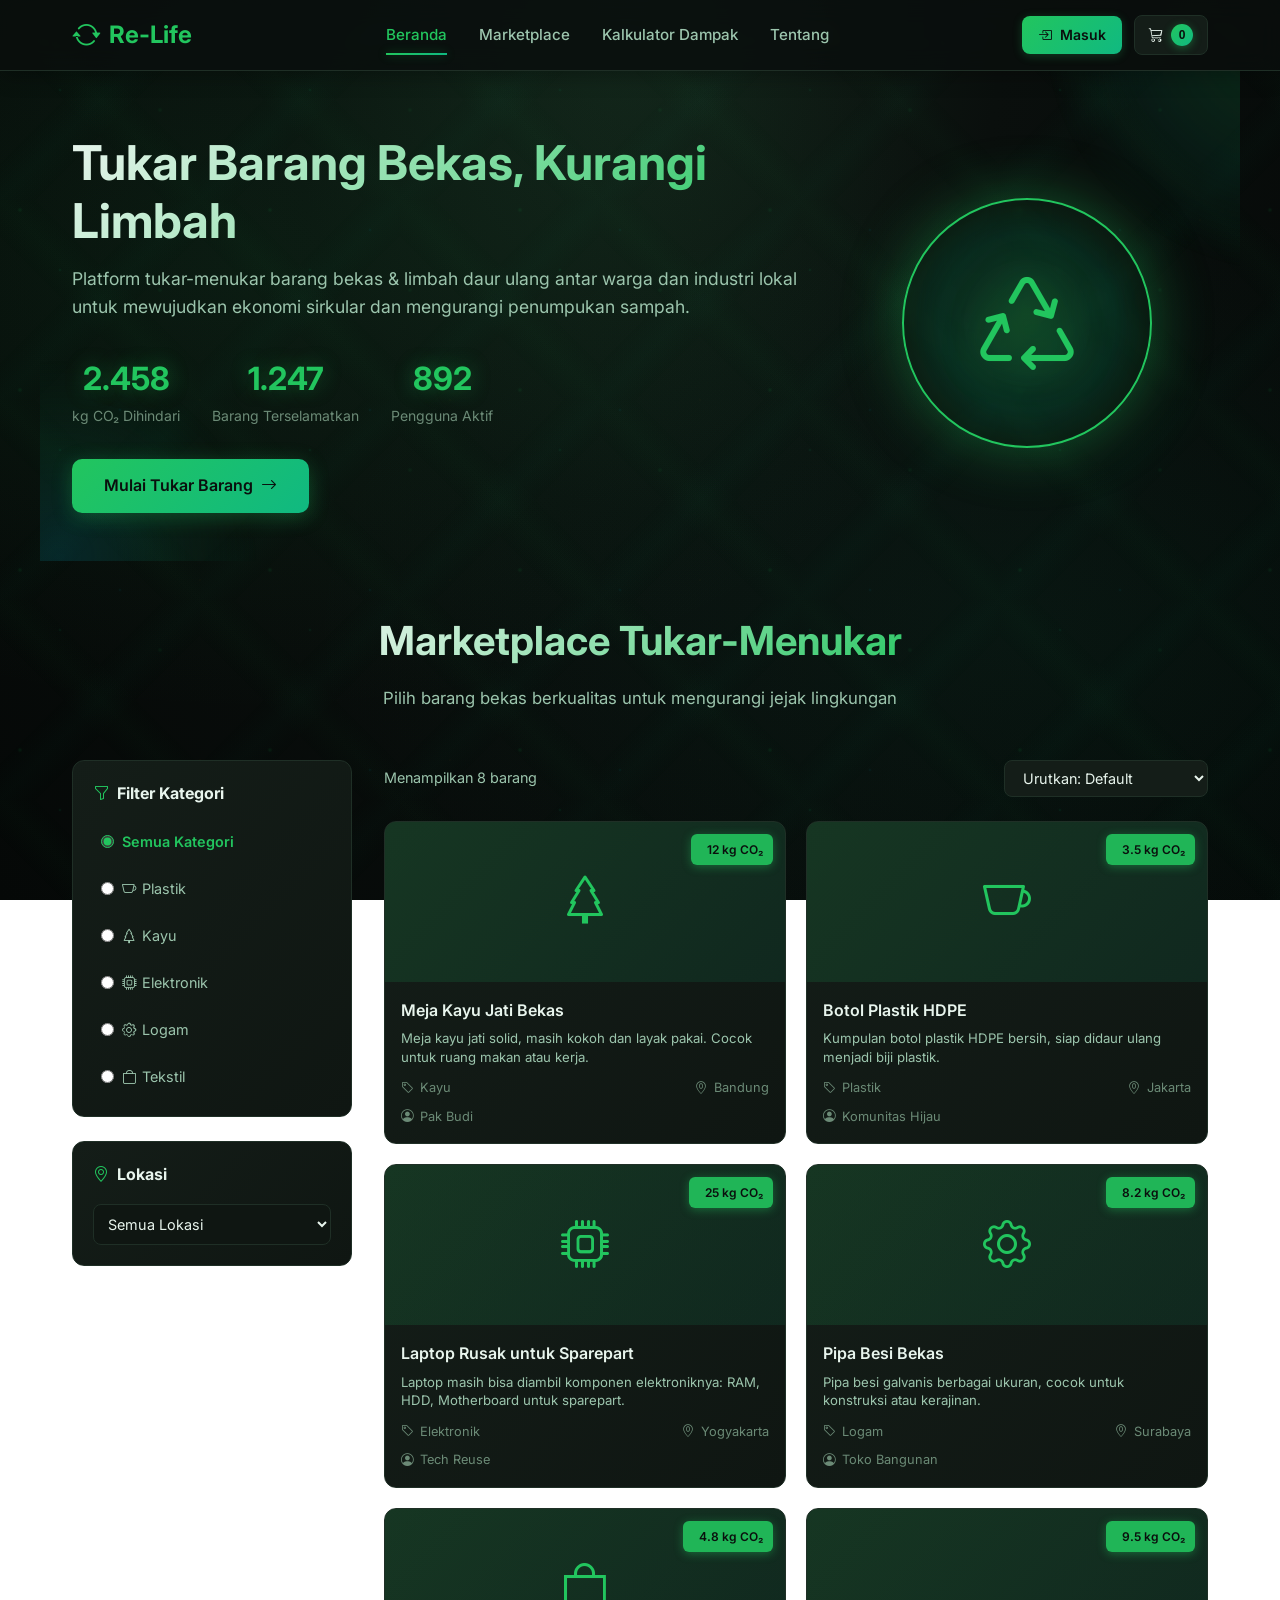
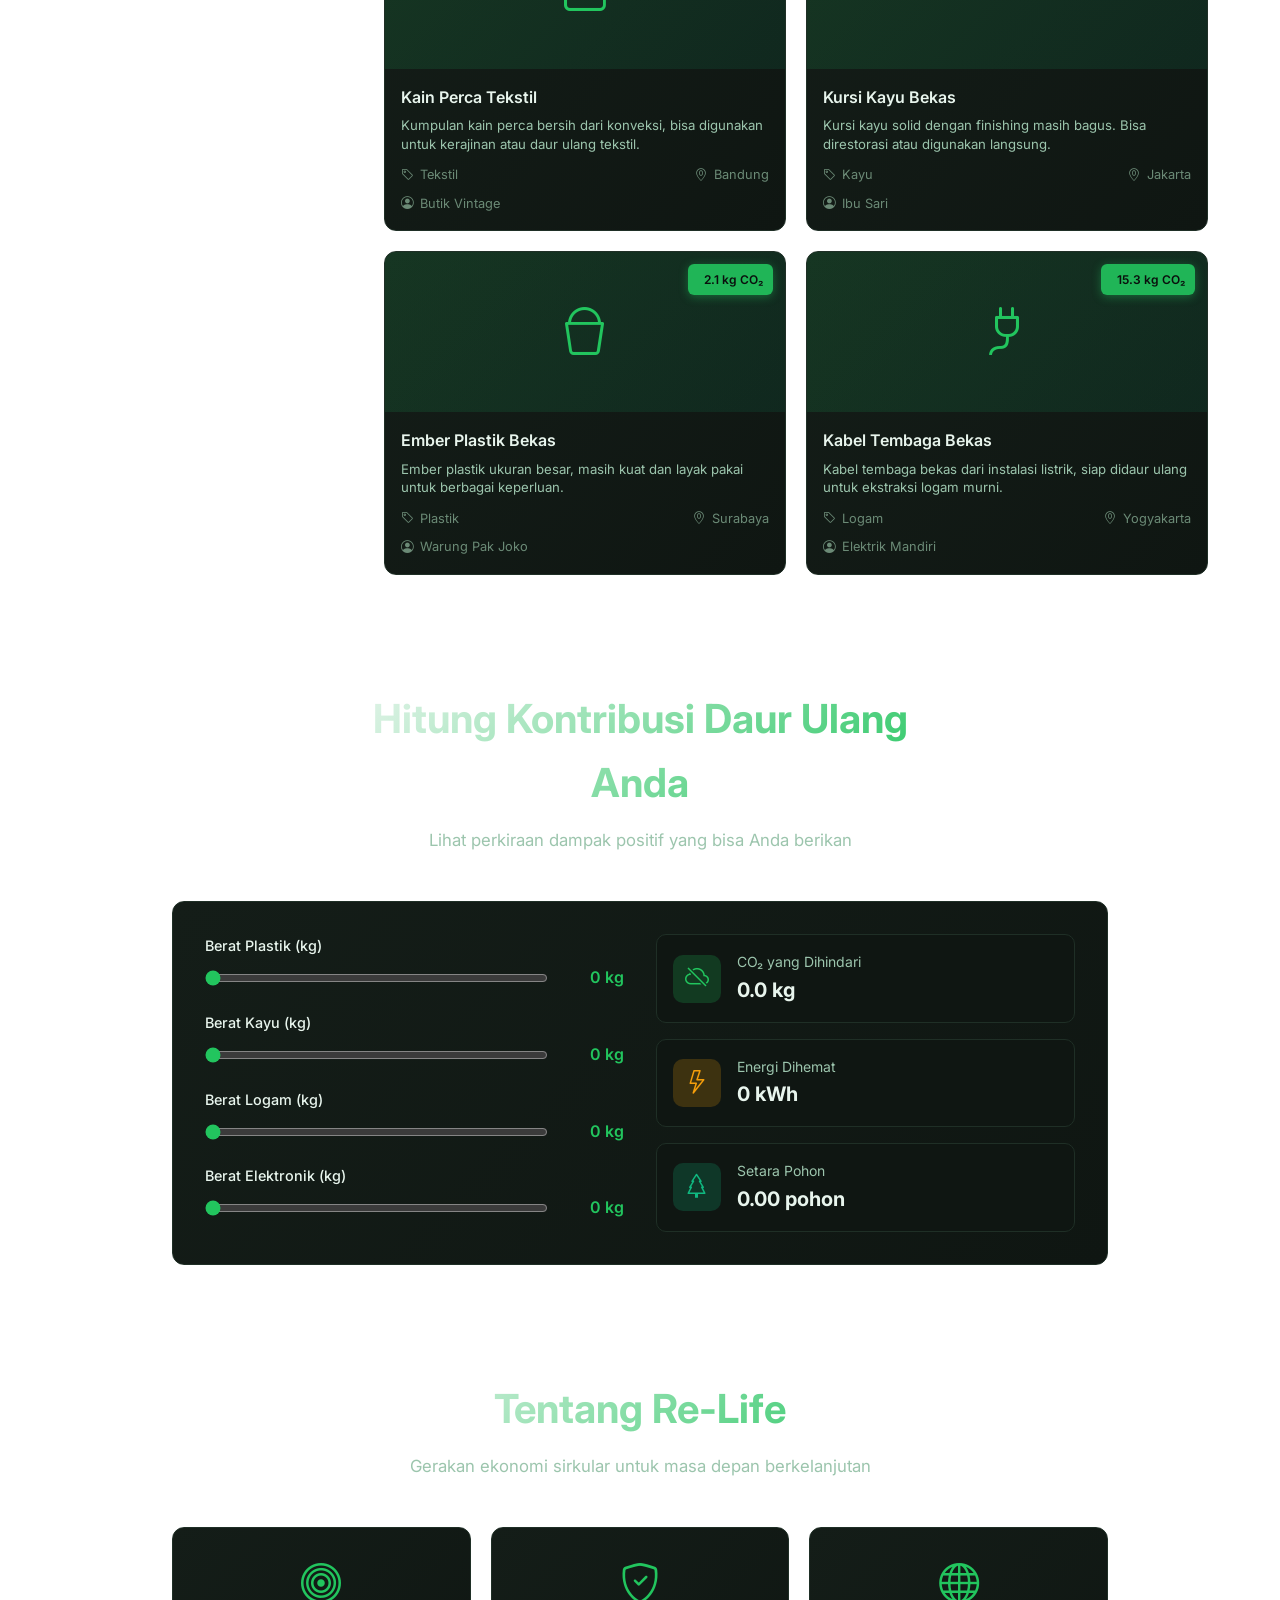
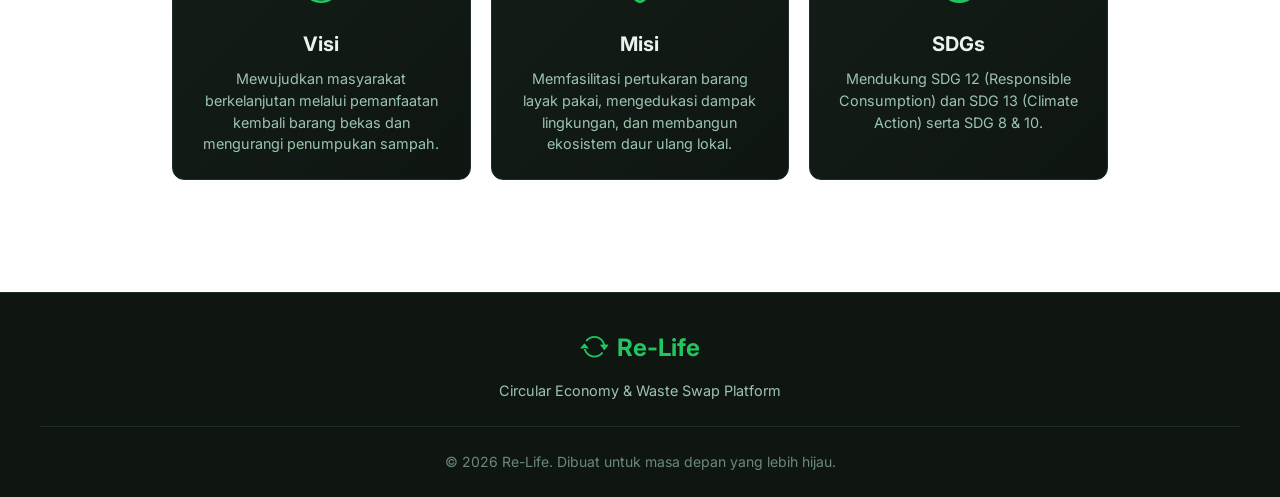
==== commit f6923727: "Add login and profile pages, improve navbar styling" ====
--- a/index.html
+++ b/index.html
@@ -25,10 +25,16 @@
                 <a href="#calculator" class="nav-link">Kalkulator Dampak</a>
                 <a href="#about" class="nav-link">Tentang</a>
             </nav>
-            <button class="cart-btn" id="cartBtn">
-                <i class="bi bi-cart3"></i>
-                <span class="cart-count" id="cartCount">0</span>
-            </button>
+            <div class="header-right-group">
+                <a href="login.html" class="login-header-btn">
+                    <i class="bi bi-box-arrow-in-right"></i>
+                    Masuk
+                </a>
+                <button class="cart-btn" id="cartBtn">
+                    <i class="bi bi-cart3"></i>
+                    <span class="cart-count" id="cartCount">0</span>
+                </button>
+            </div>
         </div>
     </header>
 
--- a/css/style.css
+++ b/css/style.css
@@ -168,29 +168,55 @@
     box-shadow: 0 0 10px var(--glow-green);
 }
 
+.header-right-group {
+    display: flex;
+    align-items: center;
+    gap: 0.75rem;
+}
+
+.login-header-btn {
+    display: flex;
+    align-items: center;
+    gap: 0.5rem;
+    background: linear-gradient(135deg, var(--accent-green) 0%, var(--accent-emerald) 100%);
+    color: var(--bg-primary);
+    text-decoration: none;
+    padding: 0.5rem 1rem;
+    border-radius: 8px;
+    font-weight: 600;
+    font-size: 0.875rem;
+    transition: all 0.2s ease;
+    box-shadow: 0 2px 10px rgba(34, 197, 94, 0.25);
+}
+
+.login-header-btn:hover {
+    box-shadow: 0 4px 15px rgba(34, 197, 94, 0.35);
+    transform: translateY(-1px);
+}
+
 .cart-btn {
     background: var(--bg-card);
     border: 1px solid var(--border-color);
     color: var(--text-primary);
-    padding: 0.5rem 1rem;
+    padding: 0.5rem 0.875rem;
     border-radius: 8px;
     cursor: pointer;
     display: flex;
     align-items: center;
     gap: 0.5rem;
-    font-size: 0.95rem;
-    transition: all 0.3s ease;
+    font-size: 0.9rem;
+    transition: all 0.2s ease;
     position: relative;
 }
 
 .cart-btn:hover {
     background: var(--bg-hover);
     border-color: var(--accent-green);
-    box-shadow: 0 0 15px rgba(34, 197, 94, 0.2);
+    box-shadow: 0 0 15px rgba(34, 197, 94, 0.15);
 }
 
 .cart-count {
-    background: var(--accent-green);
+    background: linear-gradient(135deg, var(--accent-green) 0%, var(--accent-emerald) 100%);
     color: var(--bg-primary);
     border-radius: 50%;
     width: 22px;
@@ -200,6 +226,7 @@
     justify-content: center;
     font-size: 0.75rem;
     font-weight: 700;
+    box-shadow: 0 2px 8px rgba(34, 197, 94, 0.4);
 }
 
 /* Main */
